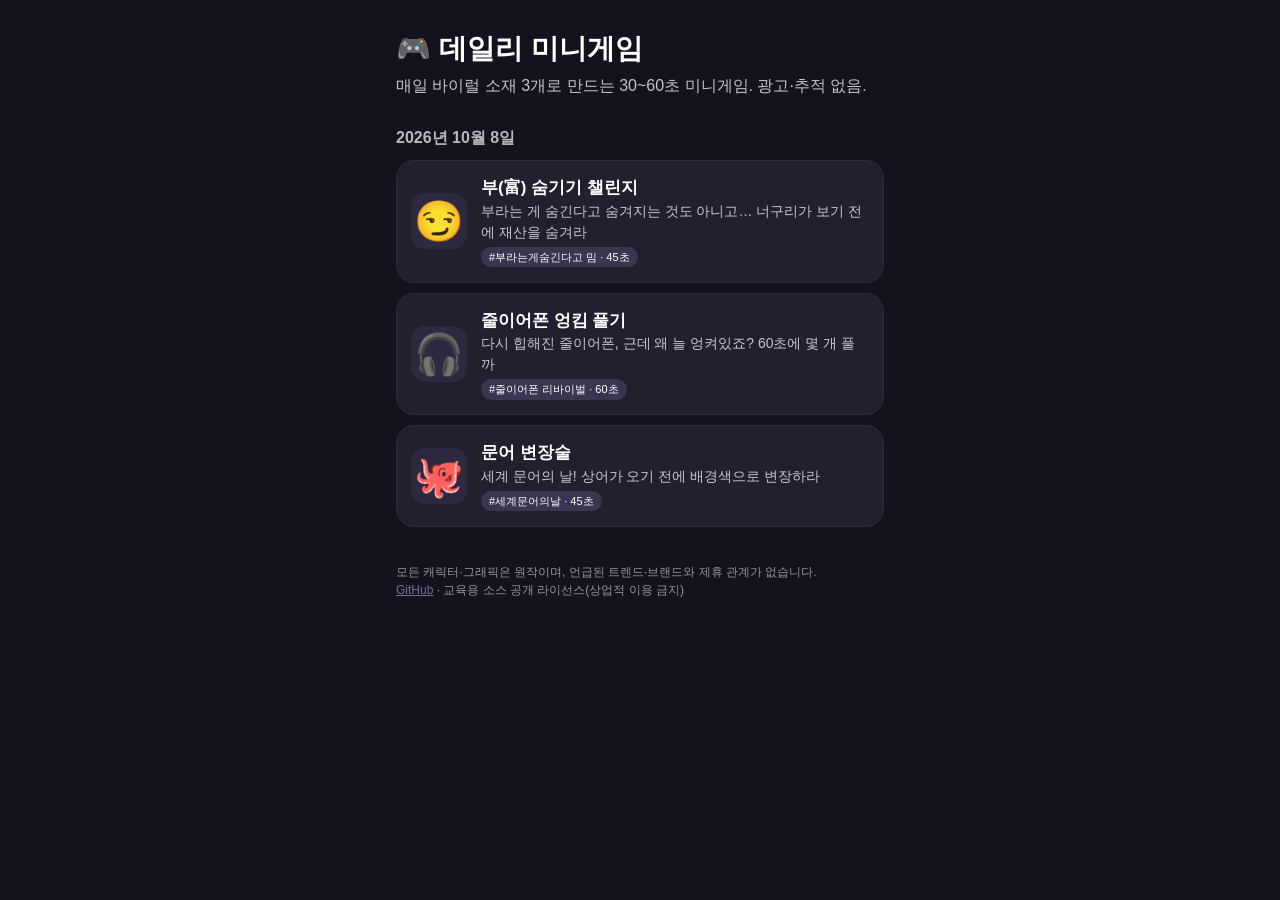
==== index.html @ 1b17c015 "데일리 미니게임 저장소를 만들고 10월 8일 바이럴 소재 미니게임 3종(부 숨기기, 줄이어폰 엉킴 풀기, 문어 변장술)을 추가합니다." ====
<!doctype html>
<html lang="ko">
<head>
<meta charset="utf-8">
<meta name="viewport" content="width=device-width,initial-scale=1,viewport-fit=cover">
<title>데일리 미니게임 🎮 오늘의 바이럴 소재로 만든 30초 게임</title>
<meta name="description" content="매일 바이럴 소재 3개로 만드는 30~60초 미니게임 모음">
<link rel="icon" href="data:image/svg+xml,<svg xmlns='http://www.w3.org/2000/svg' viewBox='0 0 100 100'><text y='.9em' font-size='90'>🎮</text></svg>">
<style>
*{box-sizing:border-box;margin:0;padding:0}
body{background:#14121c;color:#fff;font-family:-apple-system,BlinkMacSystemFont,"Apple SD Gothic Neo","Noto Sans KR","Malgun Gothic",sans-serif;line-height:1.5}
main{max-width:520px;margin:0 auto;padding:28px 16px 48px}
header h1{font-size:28px}
header p{opacity:.75;margin-top:4px}
.day{margin-top:28px}
.day h2{font-size:16px;opacity:.7;margin-bottom:10px;font-weight:700}
.card{display:flex;gap:14px;align-items:center;padding:14px;border-radius:18px;background:#221f2e;margin-bottom:10px;text-decoration:none;color:#fff;border:1px solid #2f2b40;transition:transform .1s}
.card:active{transform:scale(.98)}
.emo{font-size:40px;width:56px;height:56px;display:flex;align-items:center;justify-content:center;border-radius:14px;background:#2d2940;flex-shrink:0}
.card b{display:block;font-size:17px}
.card span{display:block;font-size:14px;opacity:.75}
.card .tag{display:inline-block;margin-top:4px;font-size:11px;padding:2px 8px;border-radius:999px;background:#3a3550;opacity:1}
footer{margin-top:36px;font-size:12px;opacity:.55}
footer a{color:#c9b8ff}
</style>
</head>
<body>
<main>
<header>
  <h1>🎮 데일리 미니게임</h1>
  <p>매일 바이럴 소재 3개로 만드는 30~60초 미니게임. 광고·추적 없음.</p>
</header>
<div id="list"></div>
<footer>
  모든 캐릭터·그래픽은 원작이며, 언급된 트렌드·브랜드와 제휴 관계가 없습니다.<br>
  <a href="https://github.com/jeonghwanko/daily-minigames">GitHub</a> · 교육용 소스 공개 라이선스(상업적 이용 금지)
</footer>
</main>
<script>
// 최신 날짜가 위로. 새 날짜는 배열 맨 앞에 추가하세요.
const DAYS=[
  {date:'2026-10-08',games:[
    {slug:'hide-the-wealth',emoji:'😏',title:'부(富) 숨기기 챌린지',hook:'부라는 게 숨긴다고 숨겨지는 것도 아니고… 너구리가 보기 전에 재산을 숨겨라',tag:'#부라는게숨긴다고 밈',sec:45},
    {slug:'earphone-untangle',emoji:'🎧',title:'줄이어폰 엉킴 풀기',hook:'다시 힙해진 줄이어폰, 근데 왜 늘 엉켜있죠? 60초에 몇 개 풀까',tag:'#줄이어폰 리바이벌',sec:60},
    {slug:'octopus-camo',emoji:'🐙',title:'문어 변장술',hook:'세계 문어의 날! 상어가 오기 전에 배경색으로 변장하라',tag:'#세계문어의날',sec:45}
  ]}
];
const L=document.getElementById('list');
const fmt=d=>{const [y,m,dd]=d.split('-');return `${y}년 ${+m}월 ${+dd}일`};
DAYS.slice().sort((a,b)=>b.date.localeCompare(a.date)).forEach(day=>{
  const s=document.createElement('section');s.className='day';
  s.innerHTML=`<h2>${fmt(day.date)}</h2>`;
  day.games.forEach(g=>{
    const a=document.createElement('a');a.className='card';a.href=`games/${day.date}/${g.slug}/`;
    a.innerHTML=`<div class="emo">${g.emoji}</div><div><b>${g.title}</b><span>${g.hook}</span><span class="tag">${g.tag} · ${g.sec}초</span></div>`;
    s.appendChild(a);
  });
  L.appendChild(s);
});
</script>
</body>
</html>
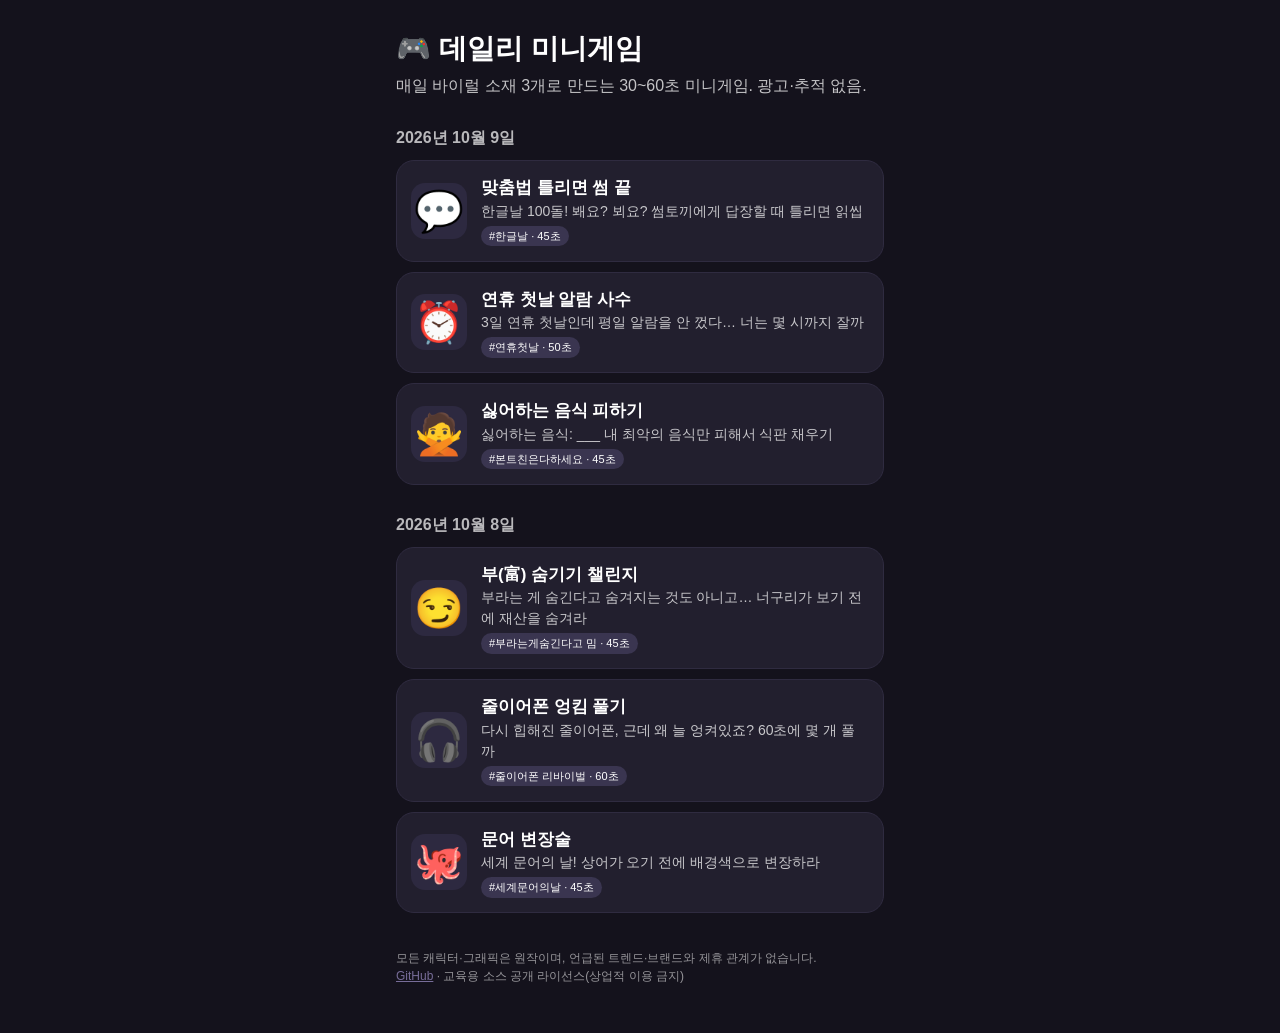
==== commit 2d3d5d5f: "10월 9일 바이럴 소재 미니게임 3종(맞춤법 틀리면 썸 끝, 연휴 첫날 알람 사수, 싫어하는 음식 피하기)을 추가합니다." ====
--- a/index.html
+++ b/index.html
@@ -39,6 +39,11 @@
 <script>
 // 최신 날짜가 위로. 새 날짜는 배열 맨 앞에 추가하세요.
 const DAYS=[
+  {date:'2026-10-09',games:[
+    {slug:'spelling-crush',emoji:'💬',title:'맞춤법 틀리면 썸 끝',hook:'한글날 100돌! 봬요? 뵈요? 썸토끼에게 답장할 때 틀리면 읽씹',tag:'#한글날',sec:45},
+    {slug:'holiday-alarm',emoji:'⏰',title:'연휴 첫날 알람 사수',hook:'3일 연휴 첫날인데 평일 알람을 안 껐다… 너는 몇 시까지 잘까',tag:'#연휴첫날',sec:50},
+    {slug:'picky-tray',emoji:'🙅',title:'싫어하는 음식 피하기',hook:'싫어하는 음식: ___ 내 최악의 음식만 피해서 식판 채우기',tag:'#본트친은다하세요',sec:45}
+  ]},
   {date:'2026-10-08',games:[
     {slug:'hide-the-wealth',emoji:'😏',title:'부(富) 숨기기 챌린지',hook:'부라는 게 숨긴다고 숨겨지는 것도 아니고… 너구리가 보기 전에 재산을 숨겨라',tag:'#부라는게숨긴다고 밈',sec:45},
     {slug:'earphone-untangle',emoji:'🎧',title:'줄이어폰 엉킴 풀기',hook:'다시 힙해진 줄이어폰, 근데 왜 늘 엉켜있죠? 60초에 몇 개 풀까',tag:'#줄이어폰 리바이벌',sec:60},
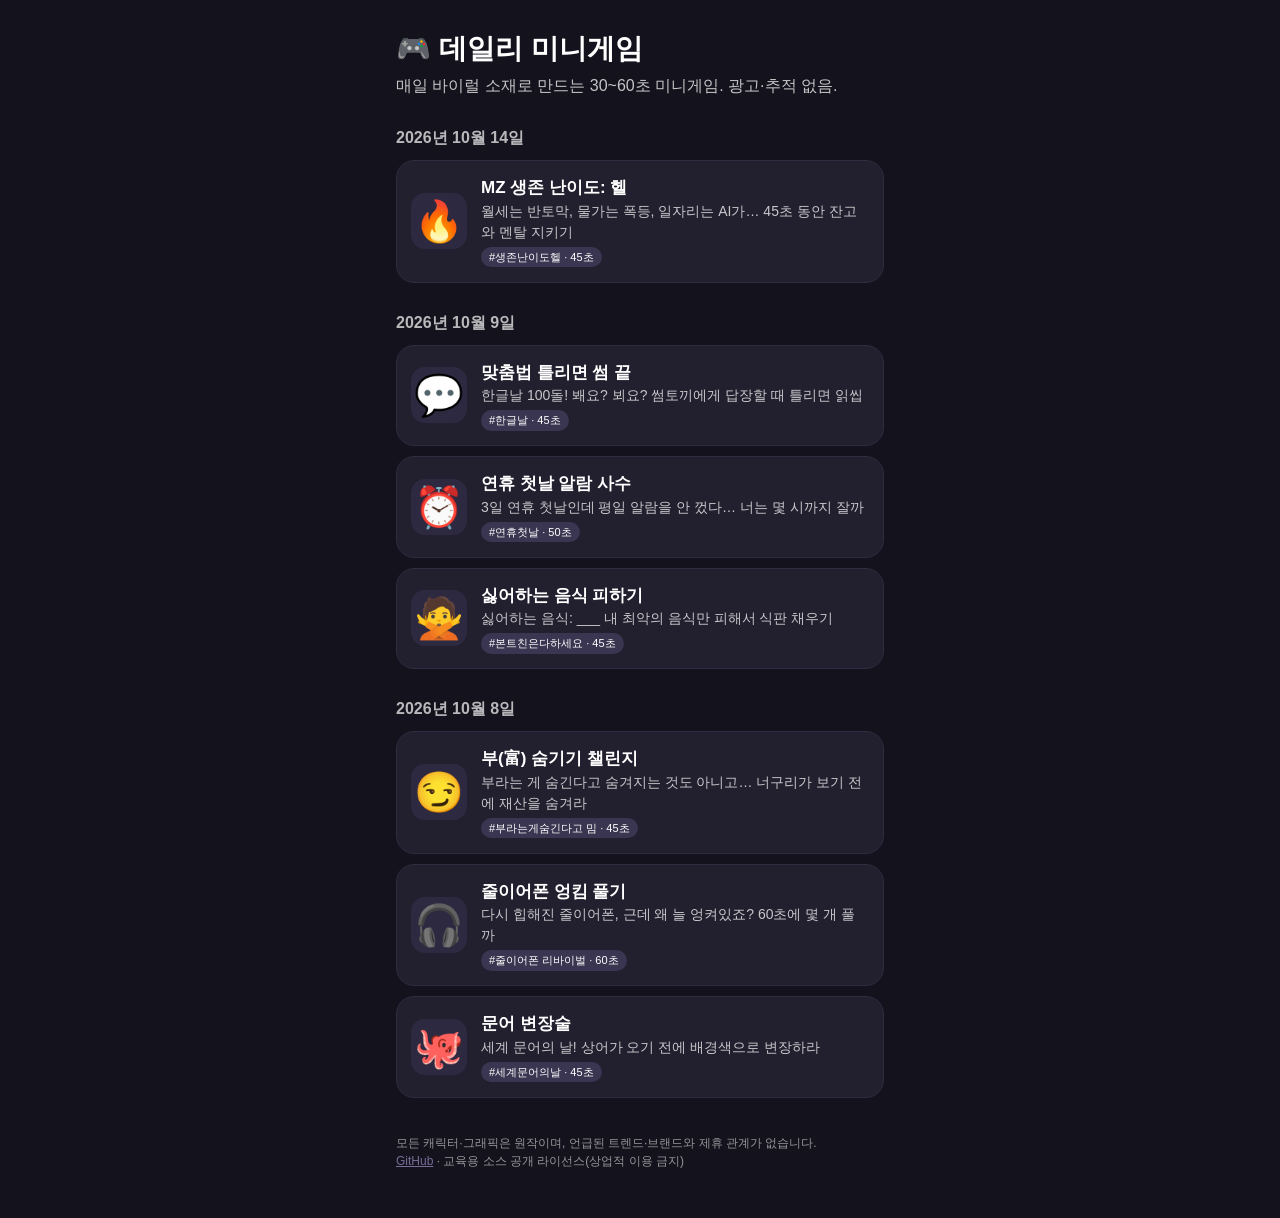
==== commit 08d27c29: "10월 14일 바이럴 소재 미니게임 'MZ 생존 난이도: 헬'을 추가합니다." ====
--- a/index.html
+++ b/index.html
@@ -4,7 +4,7 @@
 <meta charset="utf-8">
 <meta name="viewport" content="width=device-width,initial-scale=1,viewport-fit=cover">
 <title>데일리 미니게임 🎮 오늘의 바이럴 소재로 만든 30초 게임</title>
-<meta name="description" content="매일 바이럴 소재 3개로 만드는 30~60초 미니게임 모음">
+<meta name="description" content="매일 바이럴 소재로 만드는 30~60초 미니게임 모음">
 <link rel="icon" href="data:image/svg+xml,<svg xmlns='http://www.w3.org/2000/svg' viewBox='0 0 100 100'><text y='.9em' font-size='90'>🎮</text></svg>">
 <style>
 *{box-sizing:border-box;margin:0;padding:0}
@@ -28,7 +28,7 @@
 <main>
 <header>
   <h1>🎮 데일리 미니게임</h1>
-  <p>매일 바이럴 소재 3개로 만드는 30~60초 미니게임. 광고·추적 없음.</p>
+  <p>매일 바이럴 소재로 만드는 30~60초 미니게임. 광고·추적 없음.</p>
 </header>
 <div id="list"></div>
 <footer>
@@ -39,6 +39,9 @@
 <script>
 // 최신 날짜가 위로. 새 날짜는 배열 맨 앞에 추가하세요.
 const DAYS=[
+  {date:'2026-10-14',games:[
+    {slug:'mz-survival-hell',emoji:'🔥',title:'MZ 생존 난이도: 헬',hook:'월세는 반토막, 물가는 폭등, 일자리는 AI가… 45초 동안 잔고와 멘탈 지키기',tag:'#생존난이도헬',sec:45}
+  ]},
   {date:'2026-10-09',games:[
     {slug:'spelling-crush',emoji:'💬',title:'맞춤법 틀리면 썸 끝',hook:'한글날 100돌! 봬요? 뵈요? 썸토끼에게 답장할 때 틀리면 읽씹',tag:'#한글날',sec:45},
     {slug:'holiday-alarm',emoji:'⏰',title:'연휴 첫날 알람 사수',hook:'3일 연휴 첫날인데 평일 알람을 안 껐다… 너는 몇 시까지 잘까',tag:'#연휴첫날',sec:50},
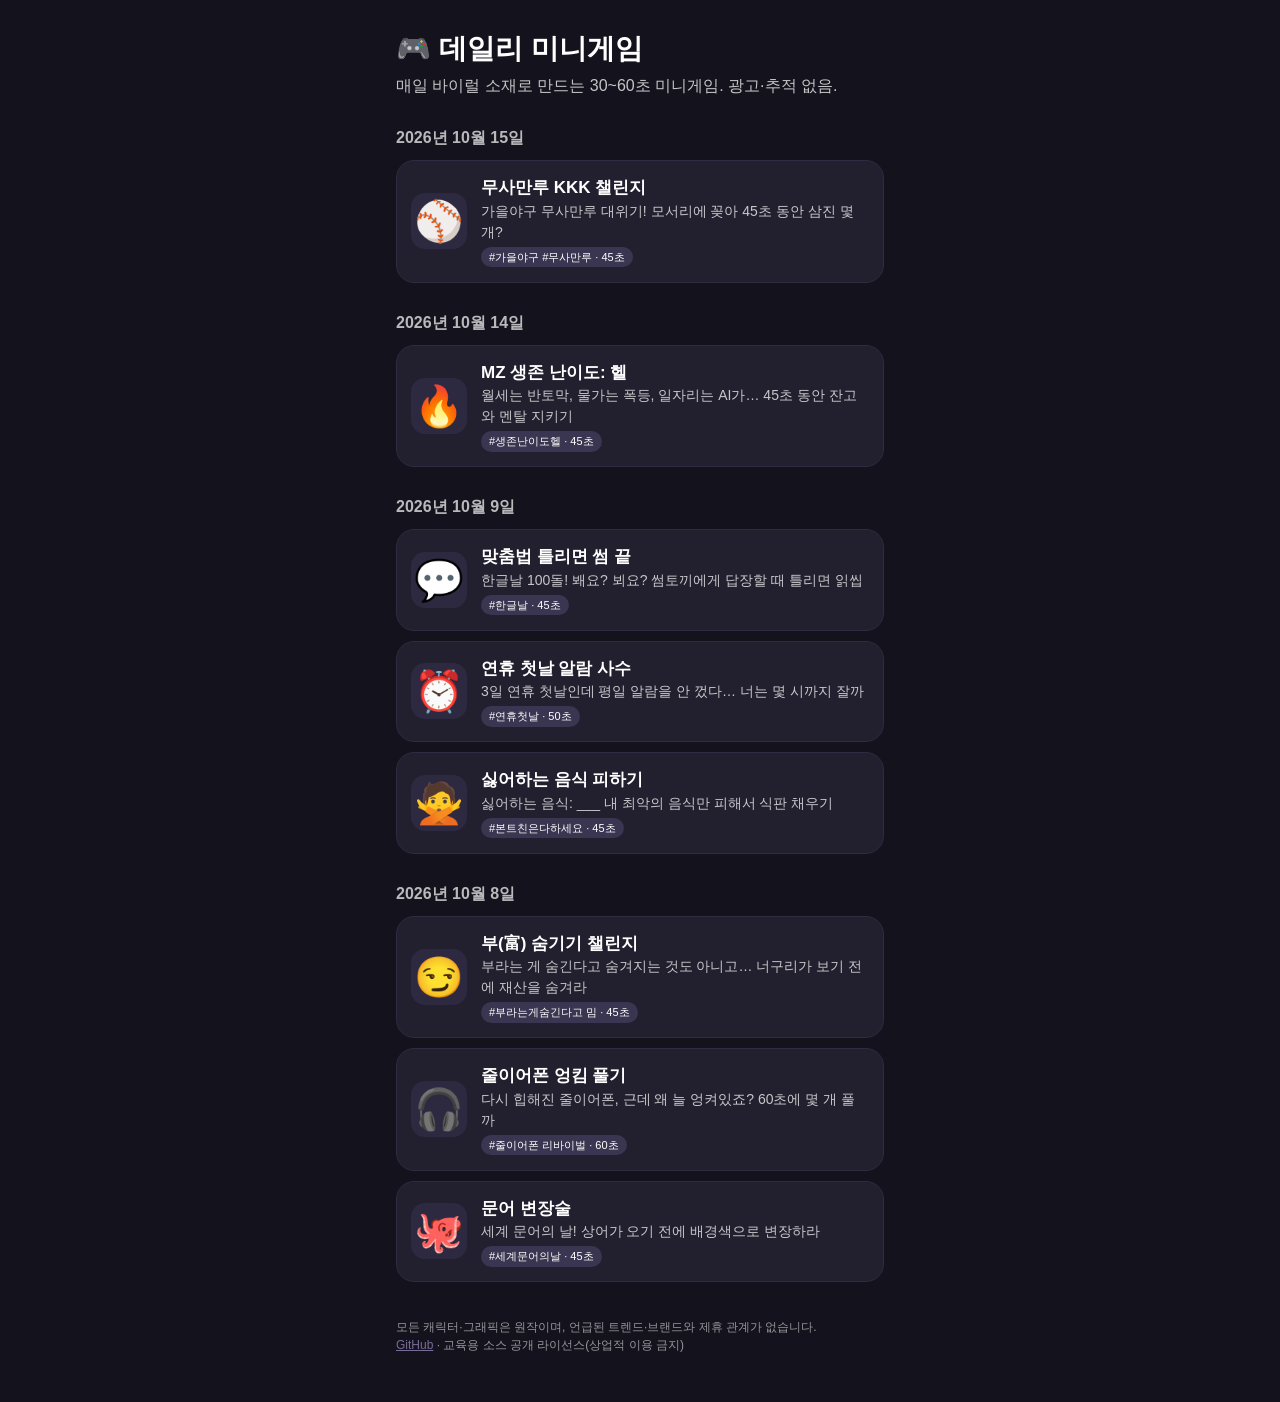
==== commit 07f96365: "가을야구 무사만루 트렌드로 무사만루 KKK 챌린지 미니게임을 추가했습니다." ====
--- a/index.html
+++ b/index.html
@@ -39,6 +39,9 @@
 <script>
 // 최신 날짜가 위로. 새 날짜는 배열 맨 앞에 추가하세요.
 const DAYS=[
+  {date:'2026-10-15',games:[
+    {slug:'bases-loaded-kkk',emoji:'⚾',title:'무사만루 KKK 챌린지',hook:'가을야구 무사만루 대위기! 모서리에 꽂아 45초 동안 삼진 몇 개?',tag:'#가을야구 #무사만루',sec:45}
+  ]},
   {date:'2026-10-14',games:[
     {slug:'mz-survival-hell',emoji:'🔥',title:'MZ 생존 난이도: 헬',hook:'월세는 반토막, 물가는 폭등, 일자리는 AI가… 45초 동안 잔고와 멘탈 지키기',tag:'#생존난이도헬',sec:45}
   ]},
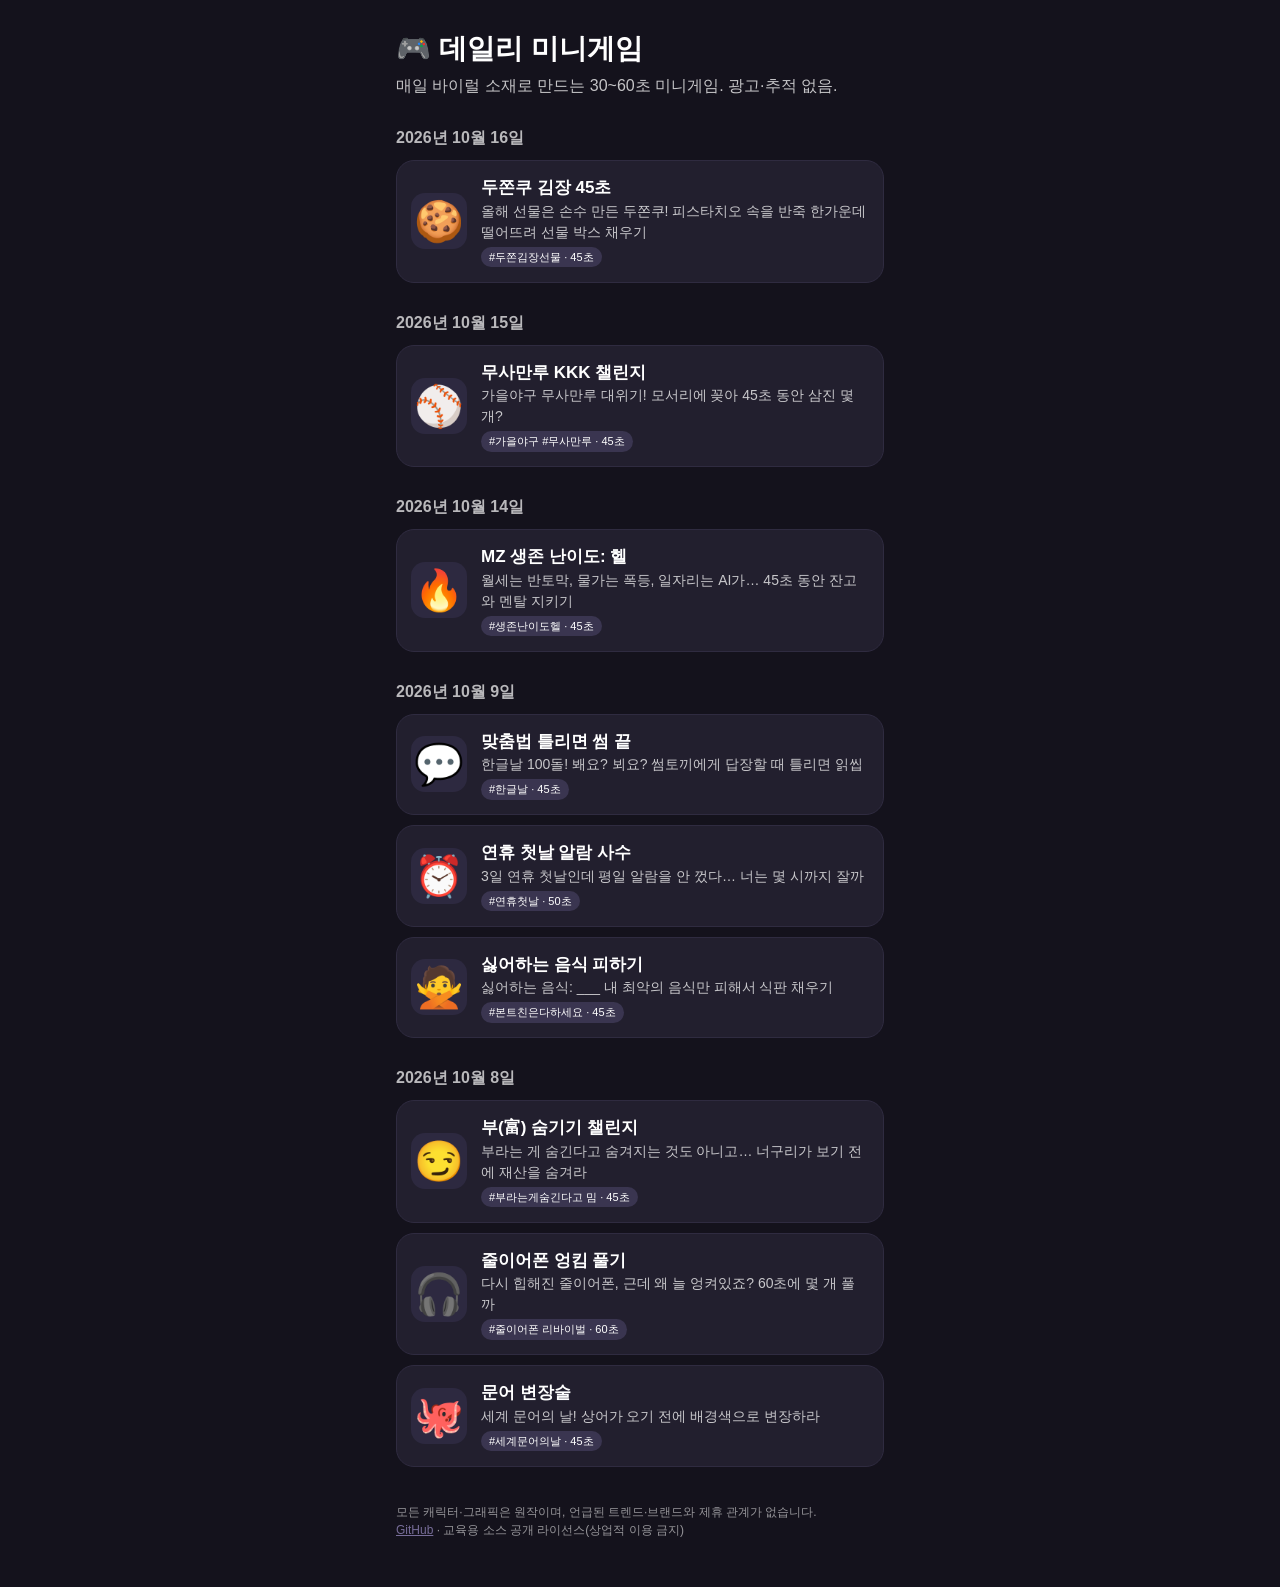
==== commit 9baedbc1: "두쫀김장선물 트렌드로 두쫀쿠 김장 45초 미니게임을 추가했습니다." ====
--- a/index.html
+++ b/index.html
@@ -39,6 +39,9 @@
 <script>
 // 최신 날짜가 위로. 새 날짜는 배열 맨 앞에 추가하세요.
 const DAYS=[
+  {date:'2026-10-16',games:[
+    {slug:'dujjon-kimjang',emoji:'🍪',title:'두쫀쿠 김장 45초',hook:'올해 선물은 손수 만든 두쫀쿠! 피스타치오 속을 반죽 한가운데 떨어뜨려 선물 박스 채우기',tag:'#두쫀김장선물',sec:45}
+  ]},
   {date:'2026-10-15',games:[
     {slug:'bases-loaded-kkk',emoji:'⚾',title:'무사만루 KKK 챌린지',hook:'가을야구 무사만루 대위기! 모서리에 꽂아 45초 동안 삼진 몇 개?',tag:'#가을야구 #무사만루',sec:45}
   ]},
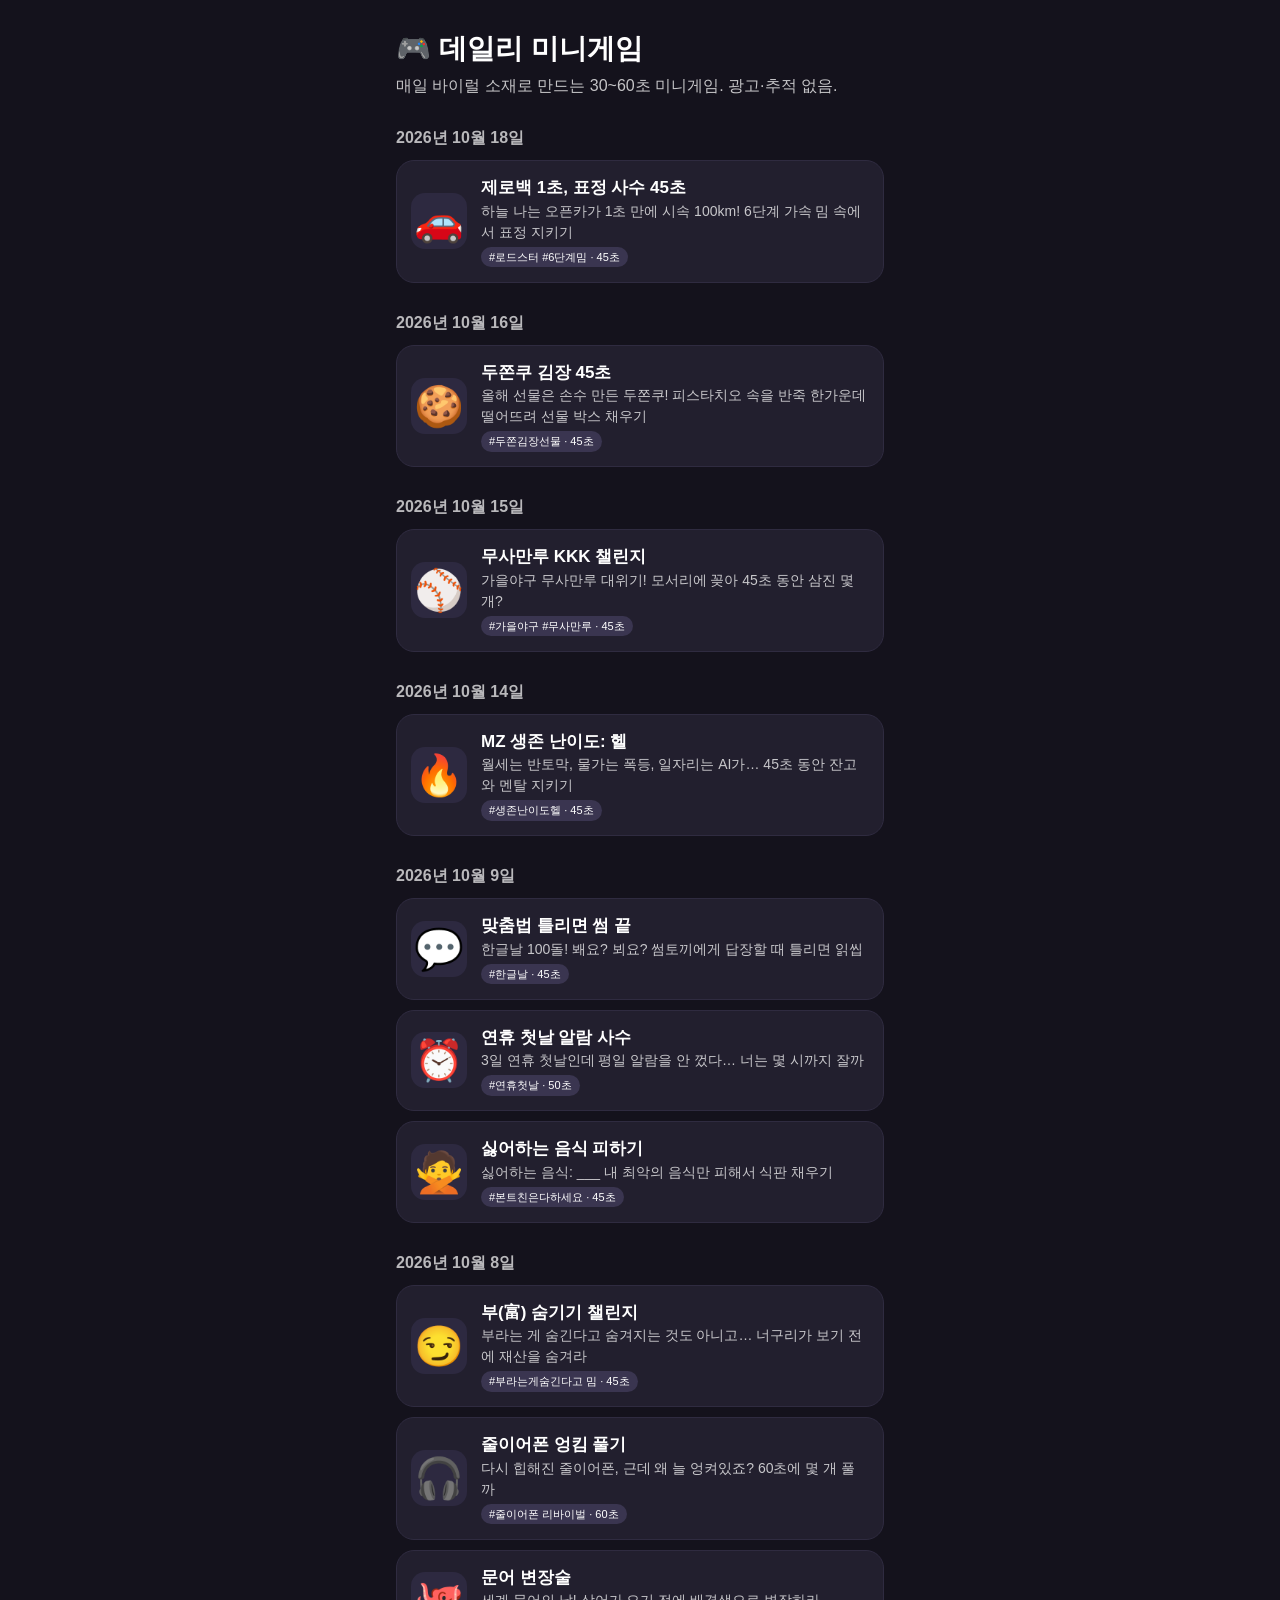
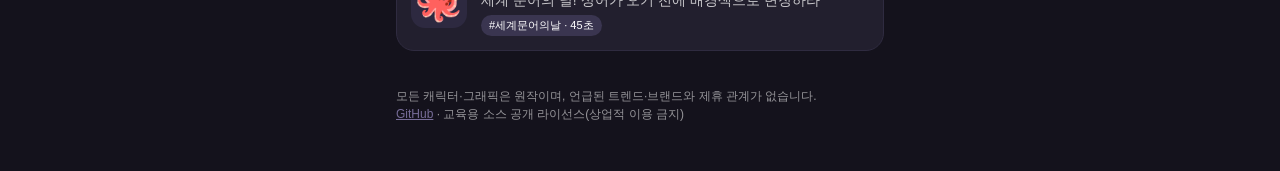
==== commit 5e531a67: "로드스터 6단계 가속 밈으로 제로백 1초 표정 사수 미니게임을 추가했습니다." ====
--- a/index.html
+++ b/index.html
@@ -39,6 +39,9 @@
 <script>
 // 최신 날짜가 위로. 새 날짜는 배열 맨 앞에 추가하세요.
 const DAYS=[
+  {date:'2026-10-18',games:[
+    {slug:'zeroback-face',emoji:'🚗',title:'제로백 1초, 표정 사수 45초',hook:'하늘 나는 오픈카가 1초 만에 시속 100km! 6단계 가속 밈 속에서 표정 지키기',tag:'#로드스터 #6단계밈',sec:45}
+  ]},
   {date:'2026-10-16',games:[
     {slug:'dujjon-kimjang',emoji:'🍪',title:'두쫀쿠 김장 45초',hook:'올해 선물은 손수 만든 두쫀쿠! 피스타치오 속을 반죽 한가운데 떨어뜨려 선물 박스 채우기',tag:'#두쫀김장선물',sec:45}
   ]},
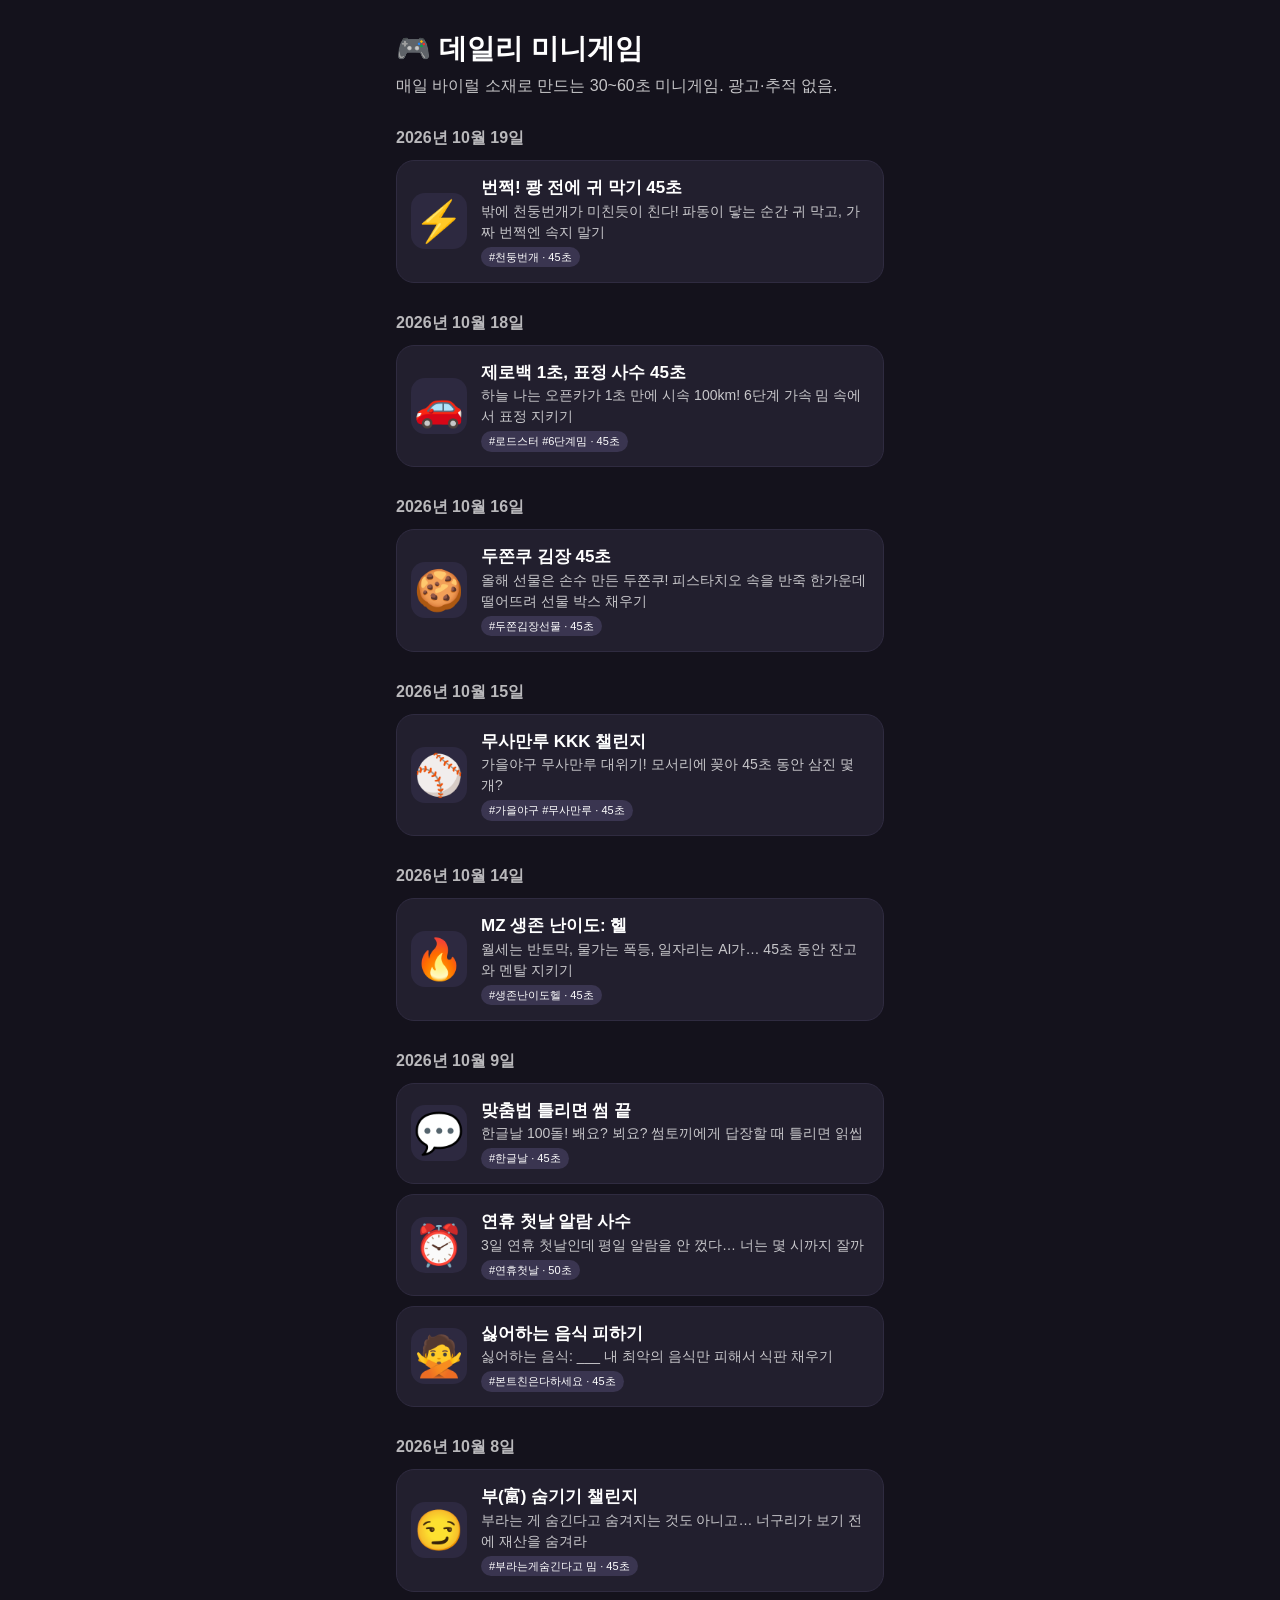
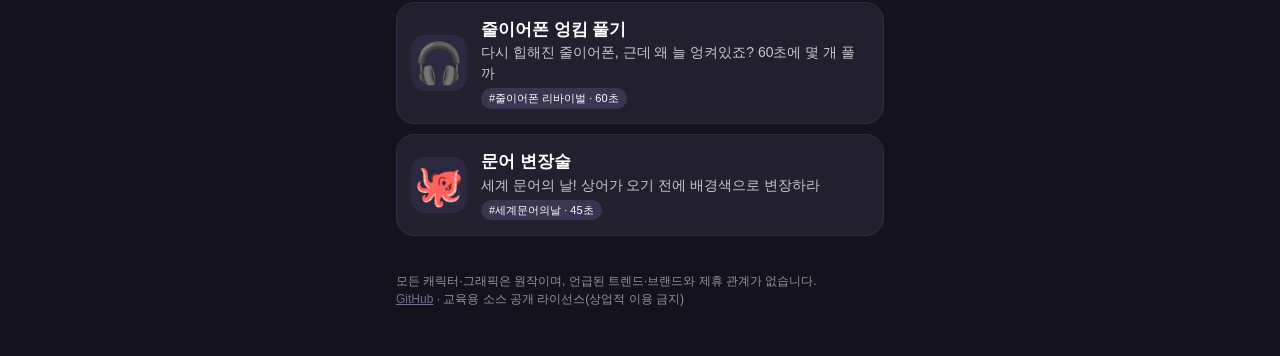
==== commit 8cff9fff: "천둥번개 트렌드로 번쩍 쾅 전에 귀 막기 미니게임을 추가했습니다." ====
--- a/index.html
+++ b/index.html
@@ -39,6 +39,9 @@
 <script>
 // 최신 날짜가 위로. 새 날짜는 배열 맨 앞에 추가하세요.
 const DAYS=[
+  {date:'2026-10-19',games:[
+    {slug:'thunder-earmuff',emoji:'⚡',title:'번쩍! 쾅 전에 귀 막기 45초',hook:'밖에 천둥번개가 미친듯이 친다! 파동이 닿는 순간 귀 막고, 가짜 번쩍엔 속지 말기',tag:'#천둥번개',sec:45}
+  ]},
   {date:'2026-10-18',games:[
     {slug:'zeroback-face',emoji:'🚗',title:'제로백 1초, 표정 사수 45초',hook:'하늘 나는 오픈카가 1초 만에 시속 100km! 6단계 가속 밈 속에서 표정 지키기',tag:'#로드스터 #6단계밈',sec:45}
   ]},
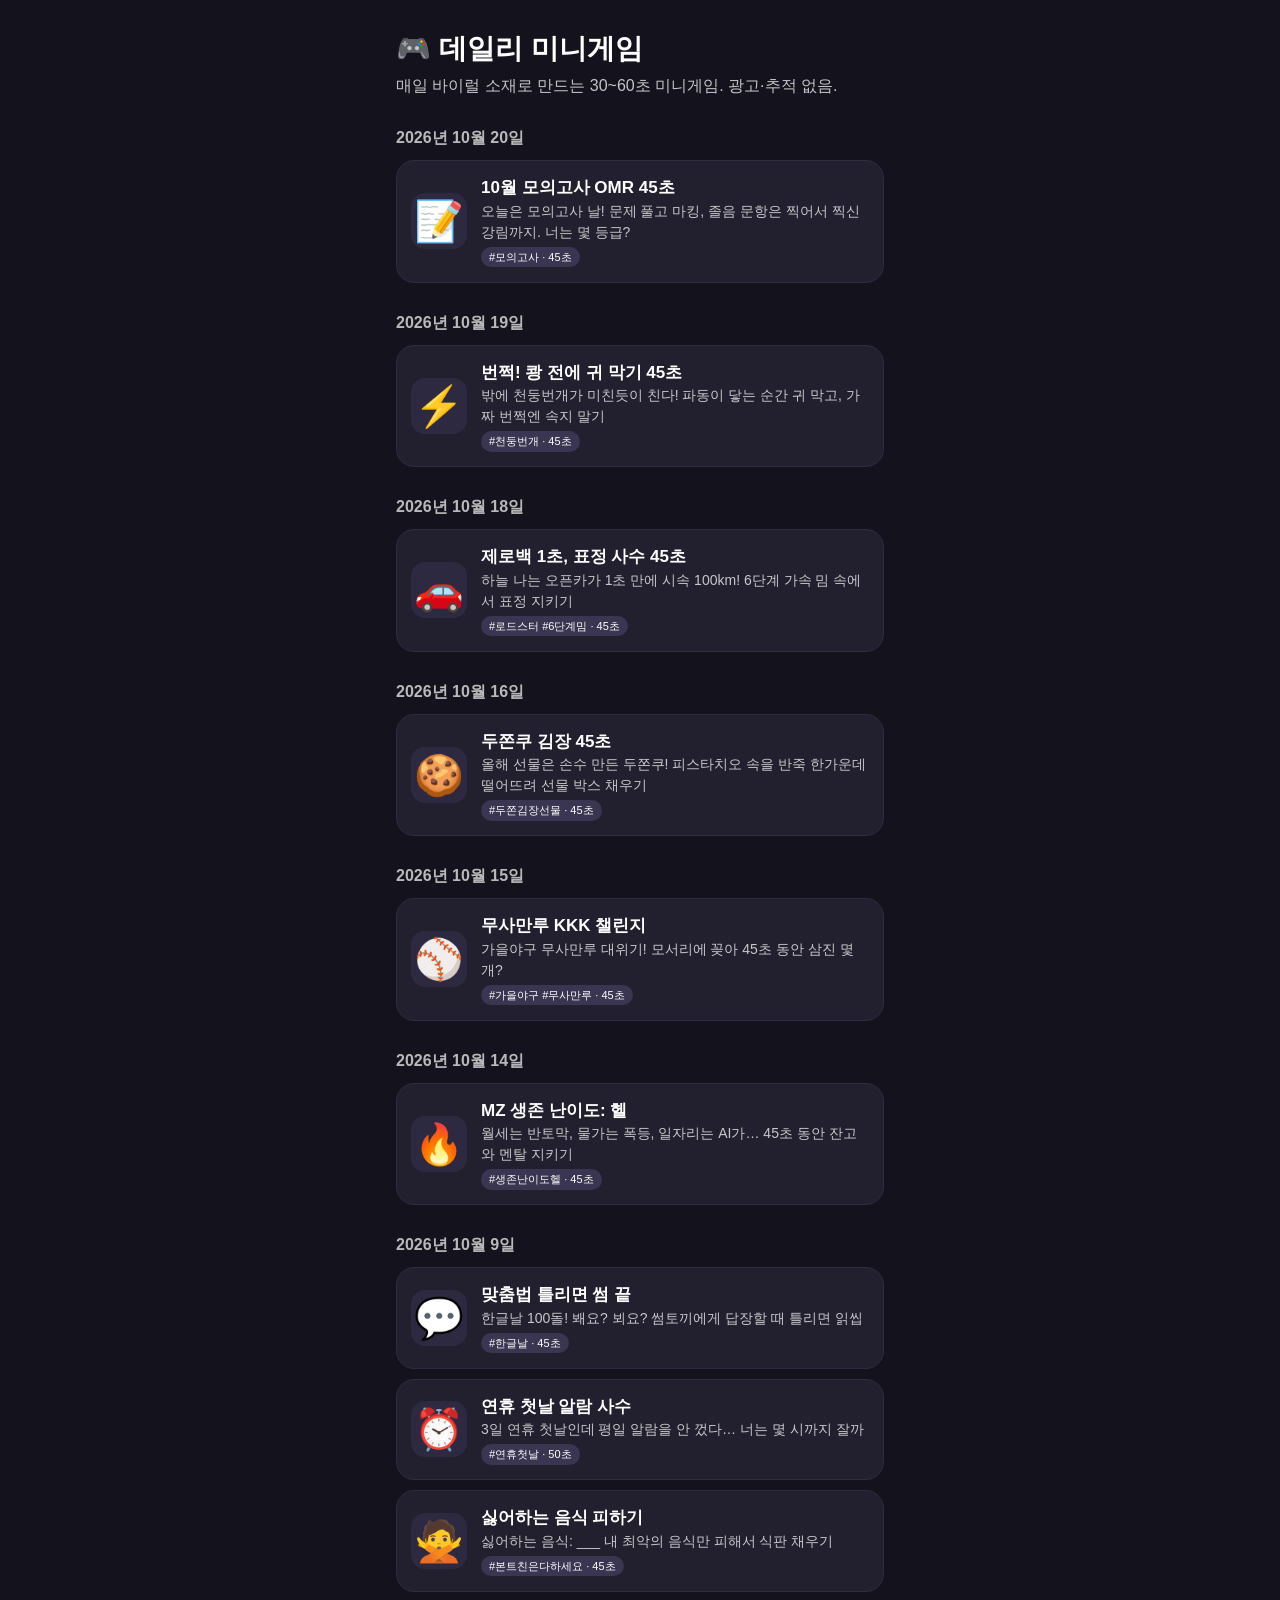
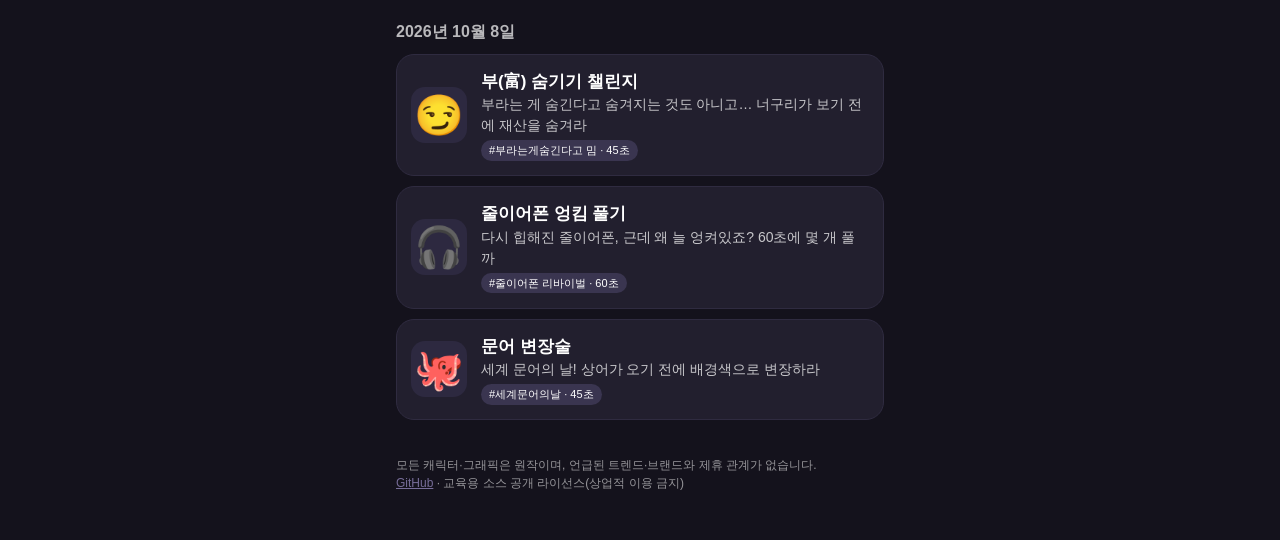
==== commit 4897a2b0: "10월 모의고사 트렌드로 OMR 45초 찍신 미니게임을 추가했습니다." ====
--- a/index.html
+++ b/index.html
@@ -39,6 +39,9 @@
 <script>
 // 최신 날짜가 위로. 새 날짜는 배열 맨 앞에 추가하세요.
 const DAYS=[
+  {date:'2026-10-20',games:[
+    {slug:'omr-mock-exam',emoji:'📝',title:'10월 모의고사 OMR 45초',hook:'오늘은 모의고사 날! 문제 풀고 마킹, 졸음 문항은 찍어서 찍신 강림까지. 너는 몇 등급?',tag:'#모의고사',sec:45}
+  ]},
   {date:'2026-10-19',games:[
     {slug:'thunder-earmuff',emoji:'⚡',title:'번쩍! 쾅 전에 귀 막기 45초',hook:'밖에 천둥번개가 미친듯이 친다! 파동이 닿는 순간 귀 막고, 가짜 번쩍엔 속지 말기',tag:'#천둥번개',sec:45}
   ]},
